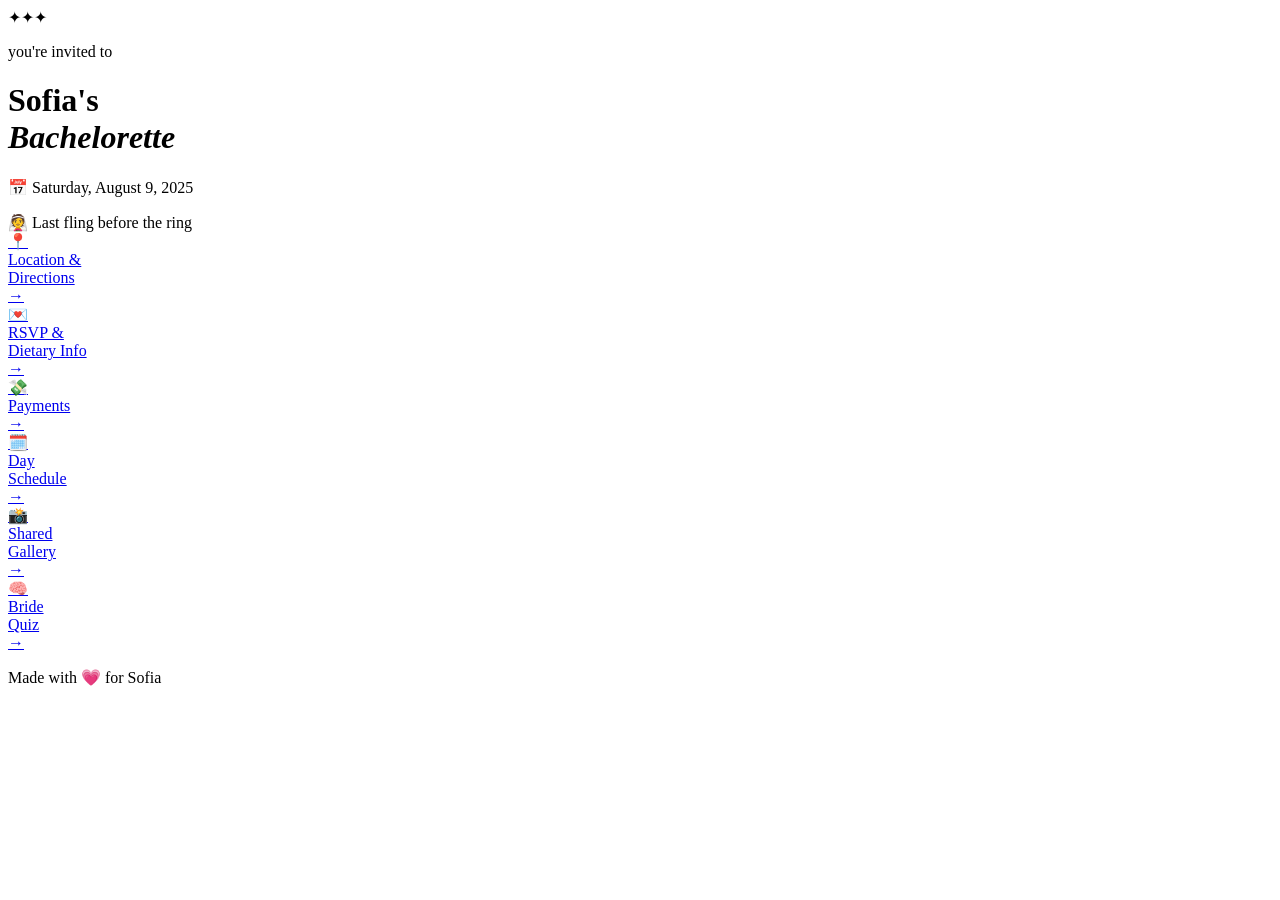
==== index.html @ 031233d4 "Add files via upload" ====
<!DOCTYPE html>
<html lang="en">
<head>
  <meta charset="UTF-8" />
  <meta name="viewport" content="width=device-width, initial-scale=1.0" />
  <meta name="theme-color" content="#F2B8C6" />
  <title>💍 Bachelorette Party</title>
  <link rel="stylesheet" href="css/global.css" />
  <link rel="stylesheet" href="css/index.css" />
</head>
<body>

  <div class="deco-dots"></div>

  <!-- ── Hero Header ── -->
  <header class="hero">
    <div class="hero-inner">
      <div class="sparkle-row" aria-hidden="true">
        <span>✦</span><span>✦</span><span>✦</span>
      </div>
      <p class="hero-pre">you're invited to</p>
      <h1 class="hero-title">Sofia's<br/><em>Bachelorette</em></h1>
      <p class="hero-date">📅 Saturday, August 9, 2025</p>
      <div class="hero-badge">
        <span>👰</span> Last fling before the ring
      </div>
    </div>
  </header>

  <!-- ── 6-Block Navigation Grid ── -->
  <main class="grid-menu" role="navigation" aria-label="Main Menu">

    <a href="location.html" class="grid-item" style="--delay:0.05s">
      <div class="grid-icon">📍</div>
      <div class="grid-label">Location &amp;<br/>Directions</div>
      <div class="grid-arrow">→</div>
    </a>

    <a href="rsvp.html" class="grid-item" style="--delay:0.10s">
      <div class="grid-icon">💌</div>
      <div class="grid-label">RSVP &amp;<br/>Dietary Info</div>
      <div class="grid-arrow">→</div>
    </a>

    <a href="payments.html" class="grid-item" style="--delay:0.15s">
      <div class="grid-icon">💸</div>
      <div class="grid-label">Payments</div>
      <div class="grid-arrow">→</div>
    </a>

    <a href="schedule.html" class="grid-item" style="--delay:0.20s">
      <div class="grid-icon">🗓️</div>
      <div class="grid-label">Day<br/>Schedule</div>
      <div class="grid-arrow">→</div>
    </a>

    <a href="gallery.html" class="grid-item" style="--delay:0.25s">
      <div class="grid-icon">📸</div>
      <div class="grid-label">Shared<br/>Gallery</div>
      <div class="grid-arrow">→</div>
    </a>

    <a href="quiz.html" class="grid-item" style="--delay:0.30s">
      <div class="grid-icon">🧠</div>
      <div class="grid-label">Bride<br/>Quiz</div>
      <div class="grid-arrow">→</div>
    </a>

  </main>

  <footer class="home-footer">
    <p>Made with 💗 for Sofia</p>
  </footer>

</body>
</html>
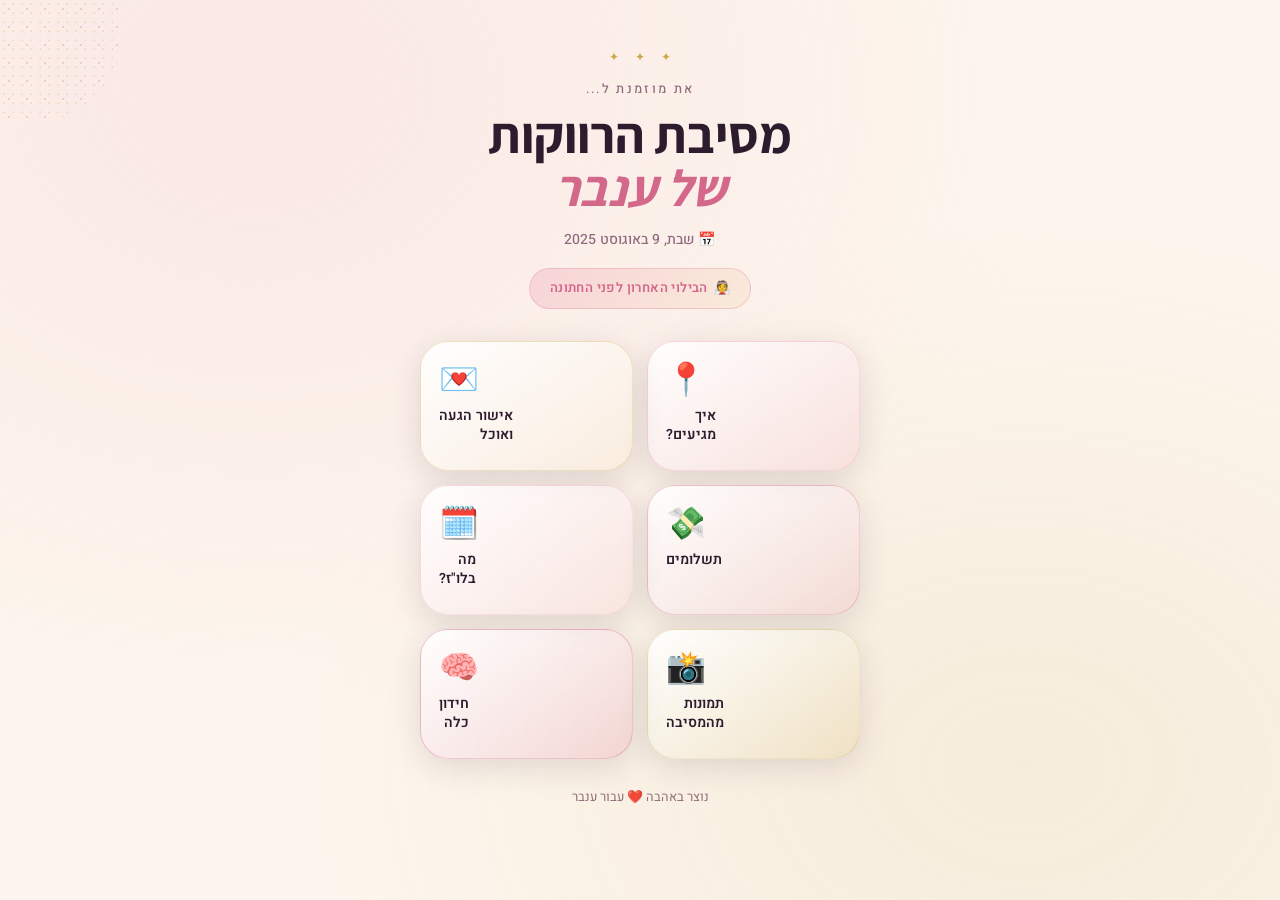
==== commit 96ecc248: "Hebrew translation, right alignment and quiz" ====
--- a/index.html
+++ b/index.html
@@ -1,10 +1,10 @@
 <!DOCTYPE html>
-<html lang="en">
+<html lang="he" dir="rtl">
 <head>
   <meta charset="UTF-8" />
   <meta name="viewport" content="width=device-width, initial-scale=1.0" />
   <meta name="theme-color" content="#F2B8C6" />
-  <title>💍 Bachelorette Party</title>
+  <title>💍 מסיבת רווקות של ענבר</title>
   <link rel="stylesheet" href="css/global.css" />
   <link rel="stylesheet" href="css/index.css" />
 </head>
@@ -18,58 +18,58 @@
       <div class="sparkle-row" aria-hidden="true">
         <span>✦</span><span>✦</span><span>✦</span>
       </div>
-      <p class="hero-pre">you're invited to</p>
-      <h1 class="hero-title">Sofia's<br/><em>Bachelorette</em></h1>
-      <p class="hero-date">📅 Saturday, August 9, 2025</p>
+      <p class="hero-pre">את מוזמנת ל...</p>
+      <h1 class="hero-title">מסיבת הרווקות<br/><em>של ענבר</em></h1>
+      <p class="hero-date">📅 שבת, 9 באוגוסט 2025</p>
       <div class="hero-badge">
-        <span>👰</span> Last fling before the ring
+        <span>👰</span> הבילוי האחרון לפני החתונה
       </div>
     </div>
   </header>
 
   <!-- ── 6-Block Navigation Grid ── -->
-  <main class="grid-menu" role="navigation" aria-label="Main Menu">
+  <main class="grid-menu" role="navigation" aria-label="תפריט ראשי">
 
     <a href="location.html" class="grid-item" style="--delay:0.05s">
       <div class="grid-icon">📍</div>
-      <div class="grid-label">Location &amp;<br/>Directions</div>
-      <div class="grid-arrow">→</div>
+      <div class="grid-label">איך<br/>מגיעים?</div>
+      <div class="grid-arrow">←</div>
     </a>
 
     <a href="rsvp.html" class="grid-item" style="--delay:0.10s">
       <div class="grid-icon">💌</div>
-      <div class="grid-label">RSVP &amp;<br/>Dietary Info</div>
-      <div class="grid-arrow">→</div>
+      <div class="grid-label">אישור הגעה<br/>ואוכל</div>
+      <div class="grid-arrow">←</div>
     </a>
 
     <a href="payments.html" class="grid-item" style="--delay:0.15s">
       <div class="grid-icon">💸</div>
-      <div class="grid-label">Payments</div>
-      <div class="grid-arrow">→</div>
+      <div class="grid-label">תשלומים</div>
+      <div class="grid-arrow">←</div>
     </a>
 
     <a href="schedule.html" class="grid-item" style="--delay:0.20s">
       <div class="grid-icon">🗓️</div>
-      <div class="grid-label">Day<br/>Schedule</div>
-      <div class="grid-arrow">→</div>
+      <div class="grid-label">מה<br/>בלו"ז?</div>
+      <div class="grid-arrow">←</div>
     </a>
 
     <a href="gallery.html" class="grid-item" style="--delay:0.25s">
       <div class="grid-icon">📸</div>
-      <div class="grid-label">Shared<br/>Gallery</div>
-      <div class="grid-arrow">→</div>
+      <div class="grid-label">תמונות<br/>מהמסיבה</div>
+      <div class="grid-arrow">←</div>
     </a>
 
     <a href="quiz.html" class="grid-item" style="--delay:0.30s">
       <div class="grid-icon">🧠</div>
-      <div class="grid-label">Bride<br/>Quiz</div>
-      <div class="grid-arrow">→</div>
+      <div class="grid-label">חידון<br/>כלה</div>
+      <div class="grid-arrow">←</div>
     </a>
 
   </main>
 
   <footer class="home-footer">
-    <p>Made with 💗 for Sofia</p>
+    <p>נוצר באהבה ❤️ עבור ענבר</p>
   </footer>
 
 </body>
--- a/css/global.css
+++ b/css/global.css
@@ -0,0 +1,335 @@
+/* ============================================
+   GLOBAL STYLES — Bachelorette Party App
+   Aesthetic: Soft maximalism · Champagne & Rose
+   Fonts: Playfair Display + DM Sans
+   ============================================ */
+
+@import url('https://fonts.googleapis.com/css2?family=Playfair+Display:ital,wght@0,400;0,700;1,400&family=DM+Sans:wght@300;400;500;600&family=Heebo:wght@300;400;500;600;700&family=Assistant:wght@400;600;700&display=swap');
+
+/* ── CSS Variables ── */
+:root {
+  --blush:       #F2B8C6;
+  --rose:        #D4688A;
+  --champagne:   #F7E7CE;
+  --gold:        #C9A84C;
+  --deep:        #2D1B2E;
+  --cream:       #FDF6EE;
+  --white:       #FFFFFF;
+  --soft-gray:   #F5EEF5;
+  --text-main:   #2D1B2E;
+  --text-muted:  #8E6B7E;
+
+  --font-display: 'Assistant', 'Playfair Display', Georgia, serif;
+  --font-body:    'Heebo', 'DM Sans', sans-serif;
+
+  --radius-sm:   8px;
+  --radius-md:   16px;
+  --radius-lg:   28px;
+  --radius-full: 999px;
+
+  --shadow-soft: 0 4px 24px rgba(45,27,46,0.10);
+  --shadow-card: 0 8px 32px rgba(45,27,46,0.13);
+
+  --transition: 0.25s cubic-bezier(0.4, 0, 0.2, 1);
+}
+
+/* ── Reset ── */
+*, *::before, *::after {
+  box-sizing: border-box;
+  margin: 0;
+  padding: 0;
+}
+
+html {
+  font-size: 16px;
+  -webkit-text-size-adjust: 100%;
+  scroll-behavior: smooth;
+  direction: rtl;
+}
+
+body {
+  font-family: var(--font-body);
+  background-color: var(--cream);
+  color: var(--text-main);
+  line-height: 1.6;
+  min-height: 100vh;
+  overflow-x: hidden;
+  direction: rtl;
+  text-align: right;
+}
+
+/* ── Background noise texture (CSS only) ── */
+body::before {
+  content: '';
+  position: fixed;
+  inset: 0;
+  background-image:
+    radial-gradient(ellipse at 20% 10%, rgba(242,184,198,0.22) 0%, transparent 55%),
+    radial-gradient(ellipse at 80% 85%, rgba(201,168,76,0.12) 0%, transparent 50%);
+  pointer-events: none;
+  z-index: 0;
+}
+
+/* ── Page wrapper ── */
+.page-wrapper {
+  position: relative;
+  z-index: 1;
+  max-width: 480px;
+  margin: 0 auto;
+  padding: 0 20px 40px;
+  min-height: 100vh;
+}
+
+/* ── Back button ── */
+.back-btn {
+  display: inline-flex;
+  align-items: center;
+  gap: 6px;
+  margin: 20px 0 16px;
+  padding: 8px 16px;
+  background: rgba(255,255,255,0.7);
+  backdrop-filter: blur(8px);
+  border: 1.5px solid rgba(212,104,138,0.25);
+  border-radius: var(--radius-full);
+  color: var(--rose);
+  font-family: var(--font-body);
+  font-size: 0.85rem;
+  font-weight: 500;
+  text-decoration: none;
+  cursor: pointer;
+  transition: var(--transition);
+}
+.back-btn:hover {
+  background: var(--blush);
+  color: var(--deep);
+  transform: translateX(2px);
+}
+.back-btn::before { content: '→'; font-size: 1rem; }
+
+/* ── Page header ── */
+.page-header {
+  text-align: center;
+  padding: 16px 0 28px;
+}
+.page-header .emoji {
+  font-size: 2.4rem;
+  display: block;
+  margin-bottom: 8px;
+  animation: float 3s ease-in-out infinite;
+}
+.page-header h1 {
+  font-family: var(--font-display);
+  font-size: 1.85rem;
+  font-weight: 700;
+  color: var(--deep);
+  line-height: 1.2;
+}
+.page-header p {
+  color: var(--text-muted);
+  font-size: 0.9rem;
+  margin-top: 6px;
+}
+
+/* ── Cards ── */
+.card {
+  background: rgba(255,255,255,0.82);
+  backdrop-filter: blur(12px);
+  border: 1px solid rgba(242,184,198,0.35);
+  border-radius: var(--radius-lg);
+  padding: 24px;
+  box-shadow: var(--shadow-card);
+  margin-bottom: 16px;
+}
+
+/* ── Buttons ── */
+.btn {
+  display: flex;
+  align-items: center;
+  justify-content: center;
+  gap: 8px;
+  width: 100%;
+  padding: 15px 24px;
+  border: none;
+  border-radius: var(--radius-full);
+  font-family: var(--font-body);
+  font-size: 0.95rem;
+  font-weight: 600;
+  cursor: pointer;
+  text-decoration: none;
+  transition: var(--transition);
+  letter-spacing: 0.02em;
+}
+.btn-primary {
+  background: linear-gradient(135deg, var(--rose), #B5547A);
+  color: var(--white);
+  box-shadow: 0 4px 16px rgba(212,104,138,0.4);
+}
+.btn-primary:hover {
+  transform: translateY(-2px);
+  box-shadow: 0 8px 24px rgba(212,104,138,0.5);
+}
+.btn-primary:active { transform: translateY(0); }
+
+.btn-secondary {
+  background: linear-gradient(135deg, var(--champagne), #EDD9B5);
+  color: var(--deep);
+  box-shadow: 0 4px 16px rgba(201,168,76,0.25);
+  border: 1px solid rgba(201,168,76,0.3);
+}
+.btn-secondary:hover {
+  transform: translateY(-2px);
+  box-shadow: 0 8px 24px rgba(201,168,76,0.35);
+}
+
+.btn-outline {
+  background: transparent;
+  color: var(--rose);
+  border: 2px solid var(--blush);
+}
+.btn-outline:hover {
+  background: var(--blush);
+  color: var(--deep);
+}
+
+/* ── Form elements ── */
+.form-group {
+  margin-bottom: 18px;
+}
+.form-group label {
+  display: block;
+  font-size: 0.82rem;
+  font-weight: 600;
+  color: var(--text-muted);
+  text-transform: uppercase;
+  letter-spacing: 0.07em;
+  margin-bottom: 7px;
+}
+.form-group input[type="text"],
+.form-group input[type="email"],
+.form-group textarea {
+  width: 100%;
+  padding: 13px 16px;
+  border: 1.5px solid rgba(212,104,138,0.25);
+  border-radius: var(--radius-md);
+  background: rgba(253,246,238,0.7);
+  font-family: var(--font-body);
+  font-size: 0.95rem;
+  color: var(--text-main);
+  transition: var(--transition);
+  outline: none;
+  resize: vertical;
+}
+.form-group input:focus,
+.form-group textarea:focus {
+  border-color: var(--rose);
+  background: var(--white);
+  box-shadow: 0 0 0 3px rgba(212,104,138,0.12);
+}
+.form-group textarea { min-height: 100px; }
+
+/* ── Radio group ── */
+.radio-group {
+  display: flex;
+  gap: 12px;
+}
+.radio-option {
+  flex: 1;
+  position: relative;
+}
+.radio-option input {
+  position: absolute;
+  opacity: 0;
+  width: 0;
+}
+.radio-option label {
+  display: flex;
+  align-items: center;
+  justify-content: center;
+  gap: 6px;
+  padding: 12px;
+  border: 1.5px solid rgba(212,104,138,0.25);
+  border-radius: var(--radius-md);
+  background: rgba(253,246,238,0.7);
+  font-size: 0.9rem;
+  font-weight: 500;
+  color: var(--text-muted);
+  cursor: pointer;
+  transition: var(--transition);
+  text-transform: none;
+  letter-spacing: 0;
+}
+.radio-option input:checked + label {
+  border-color: var(--rose);
+  background: linear-gradient(135deg, rgba(242,184,198,0.35), rgba(212,104,138,0.15));
+  color: var(--rose);
+  font-weight: 600;
+}
+
+/* ── Divider ── */
+.divider {
+  height: 1px;
+  background: linear-gradient(90deg, transparent, rgba(212,104,138,0.3), transparent);
+  margin: 20px 0;
+}
+
+/* ── Animations ── */
+@keyframes float {
+  0%, 100% { transform: translateY(0); }
+  50% { transform: translateY(-6px); }
+}
+@keyframes fadeInUp {
+  from { opacity: 0; transform: translateY(20px); }
+  to   { opacity: 1; transform: translateY(0); }
+}
+@keyframes pulse-ring {
+  0%   { transform: scale(1); opacity: 0.8; }
+  100% { transform: scale(1.4); opacity: 0; }
+}
+@keyframes shimmer {
+  0%   { background-position: -200% center; }
+  100% { background-position: 200% center; }
+}
+
+.fade-in { animation: fadeInUp 0.5s ease forwards; }
+
+/* ── Success / Error states ── */
+.alert {
+  padding: 14px 18px;
+  border-radius: var(--radius-md);
+  font-size: 0.9rem;
+  font-weight: 500;
+  margin-top: 14px;
+  display: none;
+}
+.alert-success {
+  background: linear-gradient(135deg, rgba(134,195,150,0.2), rgba(78,175,100,0.15));
+  border: 1.5px solid rgba(78,175,100,0.35);
+  color: #2D6B3A;
+}
+.alert-error {
+  background: linear-gradient(135deg, rgba(242,184,198,0.3), rgba(212,104,138,0.15));
+  border: 1.5px solid rgba(212,104,138,0.35);
+  color: #8B2040;
+}
+.alert.show { display: block; animation: fadeInUp 0.3s ease; }
+
+/* ── Confetti dots decoration ── */
+.deco-dots {
+  position: fixed;
+  top: 0; left: 0;
+  width: 120px; height: 120px;
+  pointer-events: none;
+  z-index: 0;
+  opacity: 0.25;
+  background-image:
+    radial-gradient(circle, var(--rose) 1.5px, transparent 1.5px),
+    radial-gradient(circle, var(--gold) 1px, transparent 1px);
+  background-size: 18px 18px, 9px 9px;
+  background-position: 0 0, 9px 9px;
+  border-radius: 0 0 80px 0;
+}
+
+/* ── Scrollbar ── */
+::-webkit-scrollbar { width: 4px; }
+::-webkit-scrollbar-track { background: transparent; }
+::-webkit-scrollbar-thumb { background: var(--blush); border-radius: 2px; }
--- a/css/index.css
+++ b/css/index.css
@@ -0,0 +1,187 @@
+/* ============================================
+   index.css — Home Screen
+   ============================================ */
+
+/* ── Hero ── */
+.hero {
+  position: relative;
+  text-align: center;
+  padding: 48px 24px 32px;
+  max-width: 480px;
+  margin: 0 auto;
+}
+
+.hero-inner {
+  position: relative;
+  z-index: 1;
+}
+
+.sparkle-row {
+  display: flex;
+  justify-content: center;
+  gap: 16px;
+  margin-bottom: 12px;
+}
+.sparkle-row span {
+  color: var(--gold);
+  font-size: 0.75rem;
+  animation: float 2.5s ease-in-out infinite;
+}
+.sparkle-row span:nth-child(2) { animation-delay: 0.4s; }
+.sparkle-row span:nth-child(3) { animation-delay: 0.8s; }
+
+.hero-pre {
+  font-size: 0.8rem;
+  font-weight: 500;
+  letter-spacing: 0.18em;
+  text-transform: uppercase;
+  color: var(--text-muted);
+  margin-bottom: 8px;
+}
+
+.hero-title {
+  font-family: var(--font-display);
+  font-size: 3.2rem;
+  font-weight: 700;
+  line-height: 1.05;
+  color: var(--deep);
+  margin-bottom: 14px;
+}
+.hero-title em {
+  font-style: italic;
+  color: var(--rose);
+  display: block;
+}
+
+.hero-date {
+  font-size: 0.88rem;
+  color: var(--text-muted);
+  font-weight: 500;
+  margin-bottom: 16px;
+}
+
+.hero-badge {
+  display: inline-flex;
+  align-items: center;
+  gap: 6px;
+  padding: 9px 20px;
+  background: linear-gradient(135deg, rgba(242,184,198,0.5), rgba(247,231,206,0.6));
+  border: 1.5px solid rgba(212,104,138,0.25);
+  border-radius: var(--radius-full);
+  font-size: 0.82rem;
+  font-weight: 600;
+  color: var(--rose);
+  letter-spacing: 0.03em;
+  backdrop-filter: blur(8px);
+}
+
+/* ── Grid Menu ── */
+.grid-menu {
+  display: grid;
+  grid-template-columns: 1fr 1fr;
+  gap: 14px;
+  padding: 0 20px;
+  max-width: 480px;
+  margin: 0 auto;
+}
+
+.grid-item {
+  position: relative;
+  display: flex;
+  flex-direction: column;
+  align-items: flex-end;
+  padding: 22px 18px 18px;
+  text-align: right;
+  border-radius: var(--radius-lg);
+  text-decoration: none;
+  color: var(--deep);
+  overflow: hidden;
+  min-height: 130px;
+  cursor: pointer;
+  animation: fadeInUp 0.5s ease both;
+  animation-delay: var(--delay, 0s);
+  transition: transform 0.22s cubic-bezier(0.34,1.56,0.64,1),
+              box-shadow 0.22s ease;
+}
+
+/* Alternating card backgrounds */
+.grid-item:nth-child(1) {
+  background: linear-gradient(145deg, rgba(255,255,255,0.92), rgba(242,184,198,0.28));
+  border: 1.5px solid rgba(242,184,198,0.5);
+  box-shadow: var(--shadow-card);
+}
+.grid-item:nth-child(2) {
+  background: linear-gradient(145deg, rgba(255,255,255,0.92), rgba(247,231,206,0.35));
+  border: 1.5px solid rgba(201,168,76,0.3);
+  box-shadow: var(--shadow-card);
+}
+.grid-item:nth-child(3) {
+  background: linear-gradient(145deg, rgba(255,255,255,0.92), rgba(212,104,138,0.15));
+  border: 1.5px solid rgba(212,104,138,0.3);
+  box-shadow: var(--shadow-card);
+}
+.grid-item:nth-child(4) {
+  background: linear-gradient(145deg, rgba(255,255,255,0.92), rgba(242,184,198,0.22));
+  border: 1.5px solid rgba(242,184,198,0.4);
+  box-shadow: var(--shadow-card);
+}
+.grid-item:nth-child(5) {
+  background: linear-gradient(145deg, rgba(255,255,255,0.92), rgba(201,168,76,0.18));
+  border: 1.5px solid rgba(201,168,76,0.25);
+  box-shadow: var(--shadow-card);
+}
+.grid-item:nth-child(6) {
+  background: linear-gradient(145deg, rgba(255,255,255,0.92), rgba(212,104,138,0.2));
+  border: 1.5px solid rgba(212,104,138,0.35);
+  box-shadow: var(--shadow-card);
+}
+
+.grid-item:hover {
+  transform: translateY(-4px) scale(1.02);
+  box-shadow: 0 16px 40px rgba(45,27,46,0.18);
+}
+.grid-item:active {
+  transform: translateY(0) scale(0.98);
+}
+
+.grid-icon {
+  font-size: 2rem;
+  margin-bottom: 10px;
+  display: block;
+  line-height: 1;
+  transition: transform 0.3s cubic-bezier(0.34,1.56,0.64,1);
+}
+.grid-item:hover .grid-icon {
+  transform: scale(1.2) rotate(-5deg);
+}
+
+.grid-label {
+  font-size: 0.88rem;
+  font-weight: 600;
+  line-height: 1.35;
+  color: var(--deep);
+  flex: 1;
+}
+
+.grid-arrow {
+  position: absolute;
+  bottom: 14px;
+  left: 16px;
+  font-size: 0.9rem;
+  color: var(--rose);
+  opacity: 0;
+  transform: translateX(4px);
+  transition: var(--transition);
+}
+.grid-item:hover .grid-arrow {
+  opacity: 1;
+  transform: translateX(0);
+}
+
+/* ── Footer ── */
+.home-footer {
+  text-align: center;
+  padding: 28px 20px 20px;
+  font-size: 0.8rem;
+  color: var(--text-muted);
+}
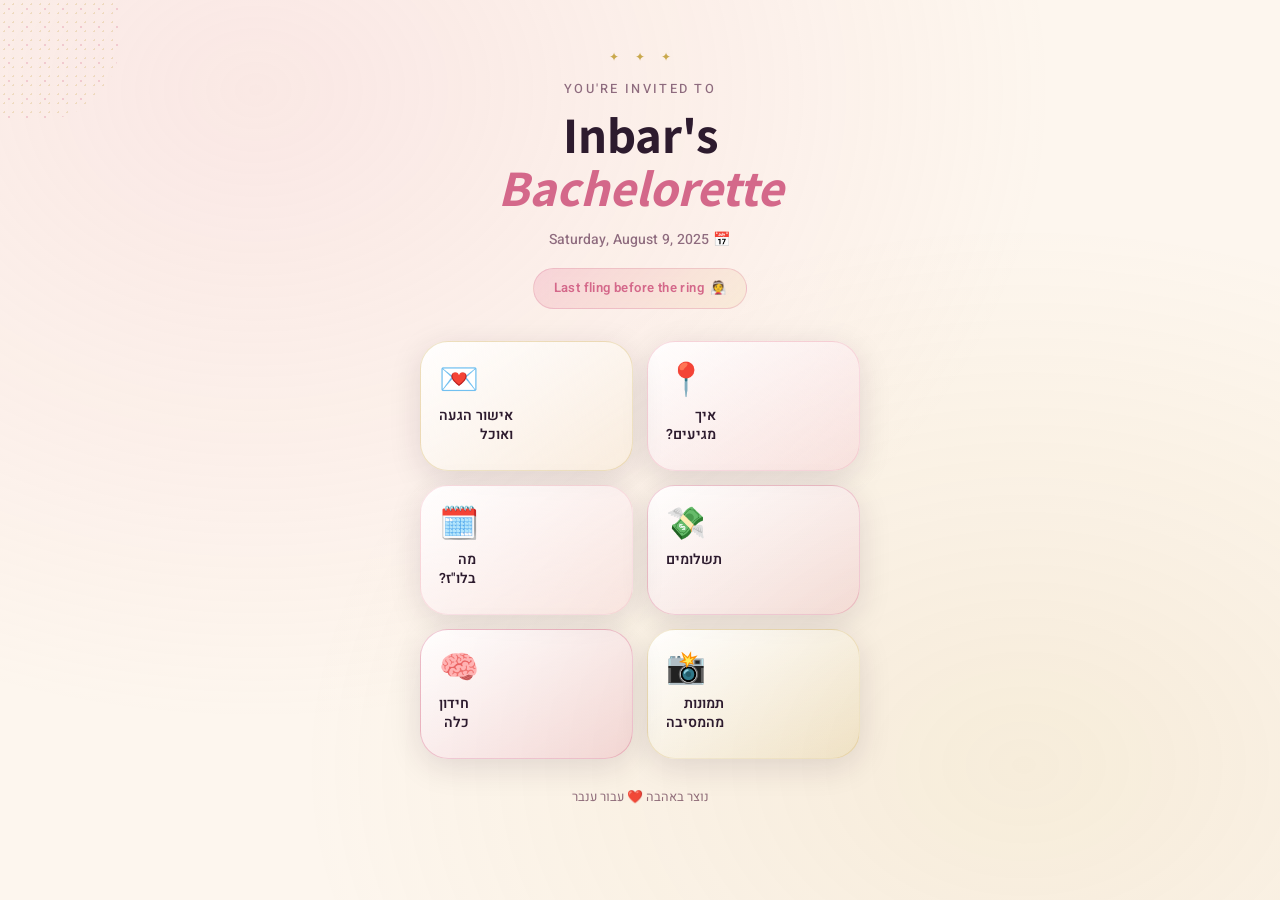
==== commit a11685a0: "Returning the title to Hebrew" ====
--- a/index.html
+++ b/index.html
@@ -18,11 +18,11 @@
       <div class="sparkle-row" aria-hidden="true">
         <span>✦</span><span>✦</span><span>✦</span>
       </div>
-      <p class="hero-pre">את מוזמנת ל...</p>
-      <h1 class="hero-title">מסיבת הרווקות<br/><em>של ענבר</em></h1>
-      <p class="hero-date">📅 שבת, 9 באוגוסט 2025</p>
+      <p class="hero-pre">you're invited to</p>
+      <h1 class="hero-title">Inbar's<br/><em>Bachelorette</em></h1>
+      <p class="hero-date">📅 Saturday, August 9, 2025</p>
       <div class="hero-badge">
-        <span>👰</span> הבילוי האחרון לפני החתונה
+        <span>👰</span> Last fling before the ring
       </div>
     </div>
   </header>
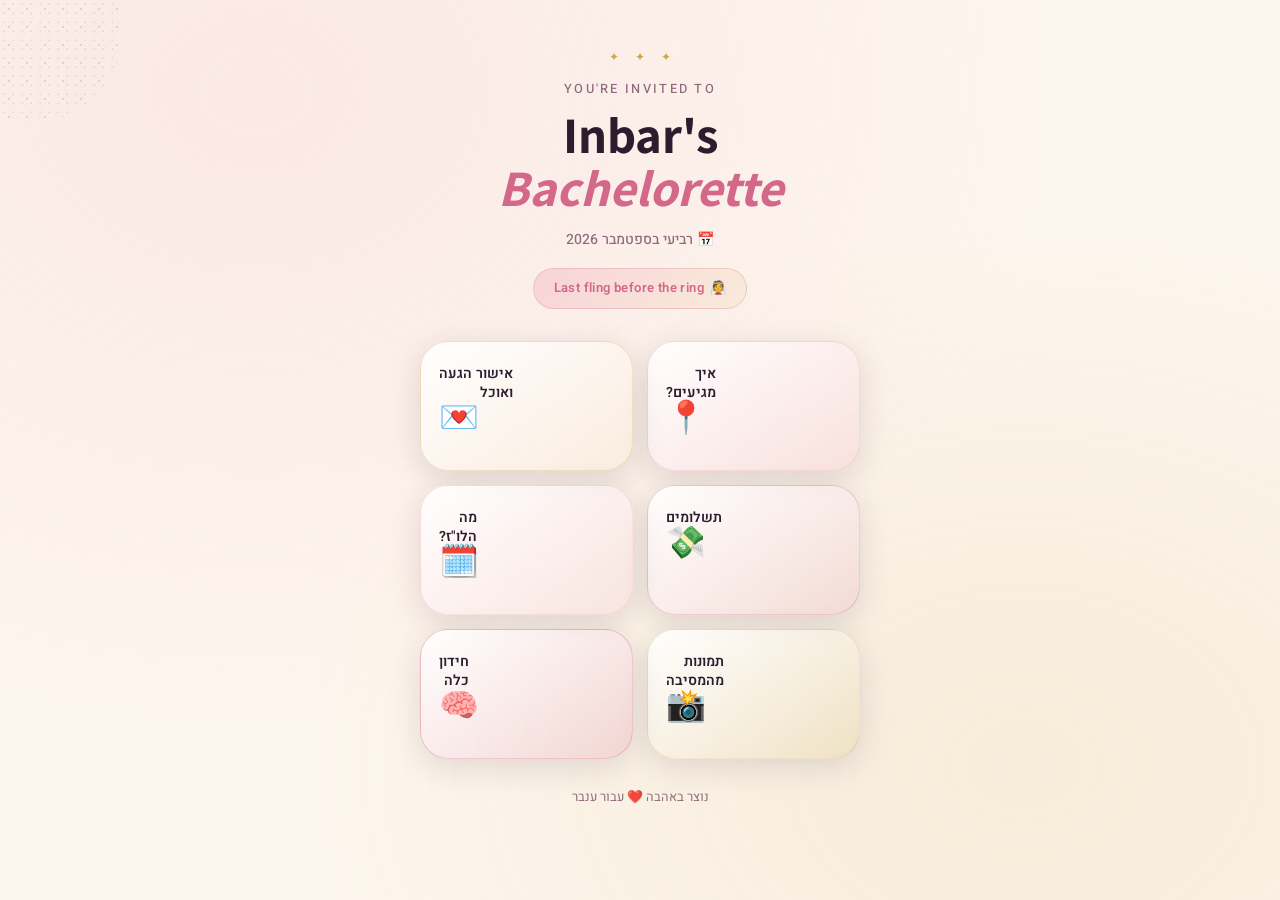
==== commit aacc31ad: "תאריך" ====
--- a/index.html
+++ b/index.html
@@ -20,7 +20,7 @@
       </div>
       <p class="hero-pre">you're invited to</p>
       <h1 class="hero-title">Inbar's<br/><em>Bachelorette</em></h1>
-      <p class="hero-date">📅 Saturday, August 9, 2025</p>
+      <p class="hero-date">📅 רביעי בספטמבר 2026</p>
       <div class="hero-badge">
         <span>👰</span> Last fling before the ring
       </div>
@@ -31,39 +31,51 @@
   <main class="grid-menu" role="navigation" aria-label="תפריט ראשי">
 
     <a href="location.html" class="grid-item" style="--delay:0.05s">
+      <div class="grid-top">
+        <div class="grid-label">איך<br/>מגיעים?</div>
+        <div class="grid-arrow">←</div>
+      </div>
       <div class="grid-icon">📍</div>
-      <div class="grid-label">איך<br/>מגיעים?</div>
-      <div class="grid-arrow">←</div>
     </a>
 
     <a href="rsvp.html" class="grid-item" style="--delay:0.10s">
+      <div class="grid-top">
+        <div class="grid-label">אישור הגעה<br/>ואוכל</div>
+        <div class="grid-arrow">←</div>
+      </div>
       <div class="grid-icon">💌</div>
-      <div class="grid-label">אישור הגעה<br/>ואוכל</div>
-      <div class="grid-arrow">←</div>
     </a>
 
     <a href="payments.html" class="grid-item" style="--delay:0.15s">
+      <div class="grid-top">
+        <div class="grid-label">תשלומים</div>
+        <div class="grid-arrow">←</div>
+      </div>
       <div class="grid-icon">💸</div>
-      <div class="grid-label">תשלומים</div>
-      <div class="grid-arrow">←</div>
     </a>
 
     <a href="schedule.html" class="grid-item" style="--delay:0.20s">
+      <div class="grid-top">
+        <div class="grid-label">מה<br/>הלו"ז?</div>
+        <div class="grid-arrow">←</div>
+      </div>
       <div class="grid-icon">🗓️</div>
-      <div class="grid-label">מה<br/>בלו"ז?</div>
-      <div class="grid-arrow">←</div>
     </a>
 
     <a href="gallery.html" class="grid-item" style="--delay:0.25s">
+      <div class="grid-top">
+        <div class="grid-label">תמונות<br/>מהמסיבה</div>
+        <div class="grid-arrow">←</div>
+      </div>
       <div class="grid-icon">📸</div>
-      <div class="grid-label">תמונות<br/>מהמסיבה</div>
-      <div class="grid-arrow">←</div>
     </a>
 
     <a href="quiz.html" class="grid-item" style="--delay:0.30s">
+      <div class="grid-top">
+        <div class="grid-label">חידון<br/>כלה</div>
+        <div class="grid-arrow">←</div>
+      </div>
       <div class="grid-icon">🧠</div>
-      <div class="grid-label">חידון<br/>כלה</div>
-      <div class="grid-arrow">←</div>
     </a>
 
   </main>
